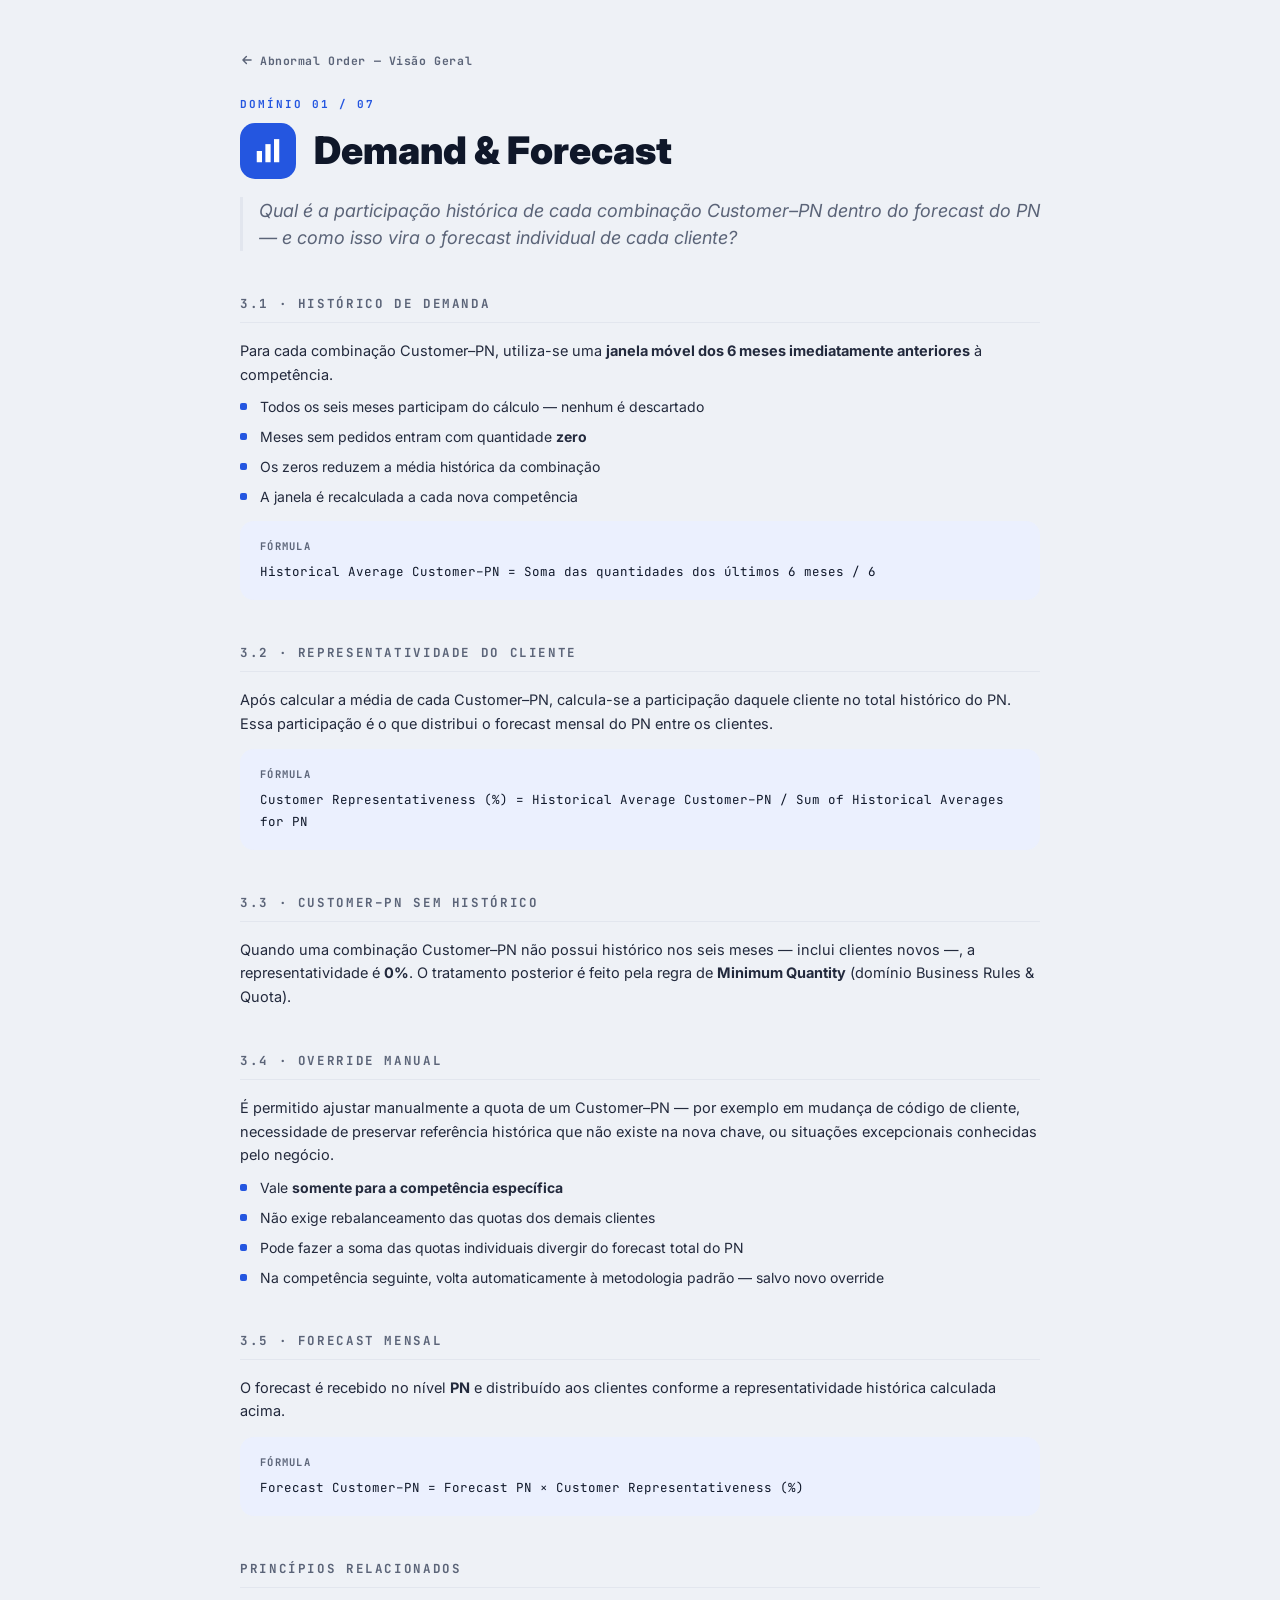
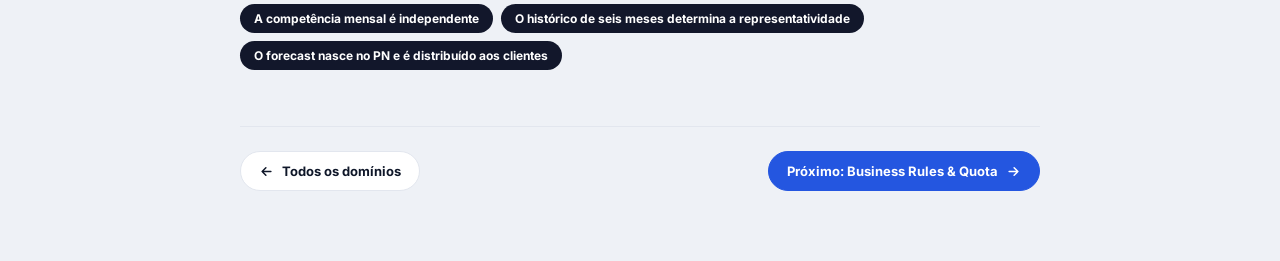
==== pages/01-demand-forecast.html @ 2d005d0f "Add poster site: index, detail pages 01-02, css, templates, business docs Co-Authored-By: Claude Son" ====
<!DOCTYPE html>
<html lang="pt-BR">
<head>
<meta charset="UTF-8" />
<meta name="viewport" content="width=device-width, initial-scale=1" />
<title>01 · Demand &amp; Forecast — Abnormal Order</title>
<link rel="preconnect" href="https://fonts.googleapis.com">
<link href="https://fonts.googleapis.com/css2?family=Inter:wght@400;500;600;700;800;900&family=JetBrains+Mono:wght@400;500;600;700&display=swap" rel="stylesheet">
<link rel="stylesheet" href="../css/base.css">
<link rel="stylesheet" href="../css/detail.css">
</head>
<body>
<div class="wrap">

  <a class="back-link" href="../index.html"><svg viewBox="0 0 24 24" fill="none" stroke="currentColor" stroke-width="2.4" stroke-linecap="round" stroke-linejoin="round"><path d="M19 12H5M11 6l-6 6 6 6"/></svg>Abnormal Order — Visão Geral</a>

  <div class="dom-eyebrow">Domínio 01 / 07</div>
  <div class="dom-head">
    <div class="dom-badge"><svg viewBox="0 0 24 24" fill="currentColor"><rect x="3" y="12" width="4.2" height="9"/><rect x="9.9" y="6.5" width="4.2" height="14.5"/><rect x="16.8" y="2.5" width="4.2" height="18.5"/></svg></div>
    <h1>Demand &amp; Forecast</h1>
  </div>
  <div class="dom-question">Qual é a participação histórica de cada combinação Customer–PN dentro do forecast do PN — e como isso vira o forecast individual de cada cliente?</div>

  <div class="sec">
    <h2>3.1 · Histórico de Demanda</h2>
    <p>Para cada combinação Customer–PN, utiliza-se uma <b>janela móvel dos 6 meses imediatamente anteriores</b> à competência.</p>
    <ul>
      <li>Todos os seis meses participam do cálculo — nenhum é descartado</li>
      <li>Meses sem pedidos entram com quantidade <b>zero</b></li>
      <li>Os zeros reduzem a média histórica da combinação</li>
      <li>A janela é recalculada a cada nova competência</li>
    </ul>
    <div class="box">
      <div class="lbl">Fórmula</div>
      <code>Historical Average Customer–PN = Soma das quantidades dos últimos 6 meses / 6</code>
    </div>
  </div>

  <div class="sec">
    <h2>3.2 · Representatividade do Cliente</h2>
    <p>Após calcular a média de cada Customer–PN, calcula-se a participação daquele cliente no total histórico do PN. Essa participação é o que distribui o forecast mensal do PN entre os clientes.</p>
    <div class="box">
      <div class="lbl">Fórmula</div>
      <code>Customer Representativeness (%) = Historical Average Customer–PN / Sum of Historical Averages for PN</code>
    </div>
  </div>

  <div class="sec">
    <h2>3.3 · Customer–PN sem histórico</h2>
    <p>Quando uma combinação Customer–PN não possui histórico nos seis meses — inclui clientes novos —, a representatividade é <b>0%</b>. O tratamento posterior é feito pela regra de <b>Minimum Quantity</b> (domínio Business Rules &amp; Quota).</p>
  </div>

  <div class="sec">
    <h2>3.4 · Override manual</h2>
    <p>É permitido ajustar manualmente a quota de um Customer–PN — por exemplo em mudança de código de cliente, necessidade de preservar referência histórica que não existe na nova chave, ou situações excepcionais conhecidas pelo negócio.</p>
    <ul>
      <li>Vale <b>somente para a competência específica</b></li>
      <li>Não exige rebalanceamento das quotas dos demais clientes</li>
      <li>Pode fazer a soma das quotas individuais divergir do forecast total do PN</li>
      <li>Na competência seguinte, volta automaticamente à metodologia padrão — salvo novo override</li>
    </ul>
  </div>

  <div class="sec">
    <h2>3.5 · Forecast mensal</h2>
    <p>O forecast é recebido no nível <b>PN</b> e distribuído aos clientes conforme a representatividade histórica calculada acima.</p>
    <div class="box">
      <div class="lbl">Fórmula</div>
      <code>Forecast Customer–PN = Forecast PN × Customer Representativeness (%)</code>
    </div>
  </div>

  <div class="sec">
    <h2>Princípios relacionados</h2>
    <div class="principle-row">
      <div class="principle-chip">A competência mensal é independente</div>
      <div class="principle-chip">O histórico de seis meses determina a representatividade</div>
      <div class="principle-chip">O forecast nasce no PN e é distribuído aos clientes</div>
    </div>
  </div>

  <div class="nav-footer">
    <a class="nav-btn" href="../index.html"><svg viewBox="0 0 24 24" fill="none" stroke="currentColor" stroke-width="2.4" stroke-linecap="round" stroke-linejoin="round"><path d="M19 12H5M11 6l-6 6 6 6"/></svg>Todos os domínios</a>
    <a class="nav-btn next" href="02-business-rules-quota.html">Próximo: Business Rules &amp; Quota<svg viewBox="0 0 24 24" fill="none" stroke="currentColor" stroke-width="2.4" stroke-linecap="round" stroke-linejoin="round"><path d="M5 12h14M13 6l6 6-6 6"/></svg></a>
  </div>

</div>
</body>
</html>
---- css/base.css ----
:root{
  --bg:#EEF1F6;
  --surface:#FFFFFF;
  --ink:#0F1729;
  --muted:#5B6478;
  --line:#E2E6EE;
  --ink-panel:#12172B;
}
*{box-sizing:border-box; margin:0; padding:0;}
html{ -webkit-text-size-adjust:100%; }
body{background:var(--bg); font-family:'Inter',sans-serif; color:var(--ink);}
.mono{font-family:'JetBrains Mono',monospace;}
img,svg{display:block; max-width:100%;}
---- css/detail.css ----
:root{
  --accent:#2456E0; --accent-tint:#EBF0FE;
}
code{font-family:'JetBrains Mono',monospace; font-size:12.5px;}

.wrap{ max-width:880px; margin:0 auto; padding: clamp(24px,4vw,52px) clamp(16px,4vw,40px) 70px; }

.back-link{
  display:inline-flex; align-items:center; gap:6px; font-family:'JetBrains Mono',monospace;
  font-size:11.5px; font-weight:700; letter-spacing:.05em; color:var(--muted); text-decoration:none;
}
.back-link:hover{ color:var(--ink); }
.back-link svg{ width:14px; height:14px; }

.dom-eyebrow{
  margin-top:26px; font-family:'JetBrains Mono',monospace; font-size:11px; font-weight:700;
  letter-spacing:.18em; text-transform:uppercase; color:var(--accent);
}
.dom-head{ display:flex; align-items:center; gap:18px; margin-top:12px; }
.dom-badge{
  width:56px; height:56px; border-radius:15px; background:var(--accent); color:#fff; flex:none;
  display:flex; align-items:center; justify-content:center;
}
.dom-badge svg{ width:30px; height:30px; }
h1{ font-size: clamp(24px,3.4vw,38px); font-weight:900; line-height:1.15; }
.dom-question{
  margin-top:18px; font-size: clamp(15px,1.6vw,18px); font-style:italic; color:var(--muted);
  border-left:3px solid var(--line); padding-left:16px; line-height:1.5;
}

.sec{ margin-top: clamp(30px,4vw,44px); }
.sec h2{
  font-family:'JetBrains Mono',monospace; font-size:12.5px; font-weight:700; letter-spacing:.13em;
  text-transform:uppercase; color:var(--muted); padding-bottom:10px; border-bottom:1px solid var(--line);
  margin-bottom:16px;
}
.sec h3{ font-size:14.5px; font-weight:800; margin:18px 0 8px; color:var(--ink); }
.sec p{ font-size:14.5px; line-height:1.62; color:#232A3D; margin-bottom:10px; }
.sec ul{ list-style:none; display:flex; flex-direction:column; gap:9px; margin:6px 0 4px; }
.sec ul li{ font-size:14px; line-height:1.5; padding-left:20px; position:relative; color:#232A3D; }
.sec ul li::before{ content:""; position:absolute; left:0; top:7px; width:7px; height:7px; border-radius:2px; background:var(--accent); }

.box{ border-radius:14px; padding:18px 20px; background:var(--accent-tint); margin:14px 0; }
.box .lbl{ font-family:'JetBrains Mono',monospace; font-size:10.5px; font-weight:700; letter-spacing:.12em; text-transform:uppercase; color:var(--muted); margin-bottom:8px; }
.box code{ display:block; line-height:1.7; }

.ex-row{ display:flex; flex-wrap:wrap; gap:12px; }
.ex{ flex:1 1 200px; background:#fff; border:1px solid var(--line); border-radius:12px; padding:14px 16px; }
.ex .ex-lbl{ font-family:'JetBrains Mono',monospace; font-size:10px; font-weight:700; color:var(--muted); letter-spacing:.08em; text-transform:uppercase; margin-bottom:8px; }
.ex code{ font-size:12.5px; line-height:1.75; }
.ex .ex-res{ margin-top:8px; font-weight:800; font-size:13.5px; color:var(--accent); }

.principle-row{ display:flex; flex-wrap:wrap; gap:8px; margin-top:6px;}
.principle-chip{ font-size:12px; font-weight:700; padding:7px 14px; border-radius:100px; background:var(--ink-panel); color:#fff; }

.nav-footer{
  margin-top: clamp(40px,6vw,56px); padding-top:24px; border-top:1px solid var(--line);
  display:flex; justify-content:space-between; align-items:center; flex-wrap:wrap; gap:12px;
}
.nav-btn{
  display:inline-flex; align-items:center; gap:8px; font-size:13px; font-weight:700; text-decoration:none;
  padding:11px 18px; border-radius:100px; border:1px solid var(--line); background:#fff; color:var(--ink);
  transition:box-shadow .15s ease, transform .15s ease;
}
.nav-btn:hover{ box-shadow:0 8px 18px -8px rgba(16,24,40,.18); transform:translateY(-1px); }
.nav-btn svg{ width:15px; height:15px; }
.nav-btn.next{ background:var(--accent); color:#fff; border-color:var(--accent); }

.sec table{ width:100%; border-collapse:collapse; margin:14px 0; font-size:13.5px; }
.sec table th, .sec table td{ text-align:left; padding:10px 14px; border:1px solid var(--line); }
.sec table th{ background:var(--accent-tint); font-weight:800; }
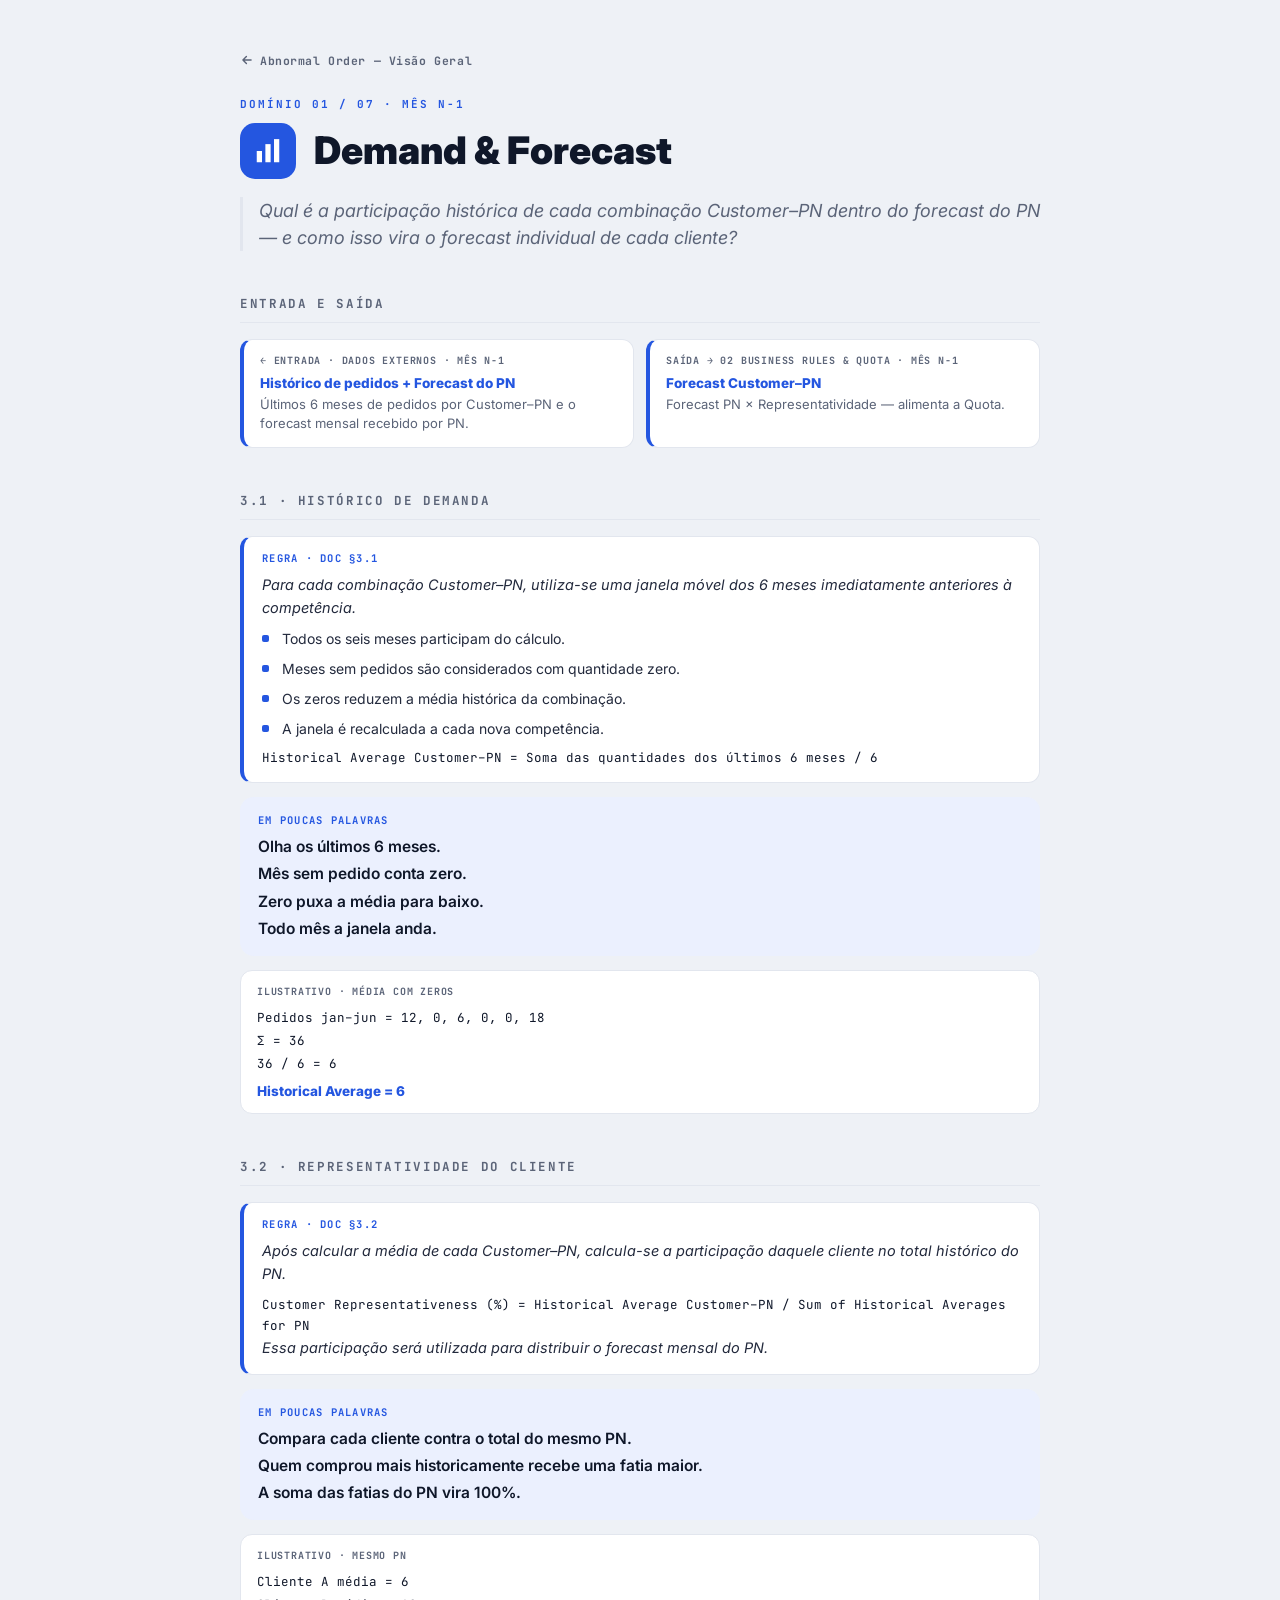
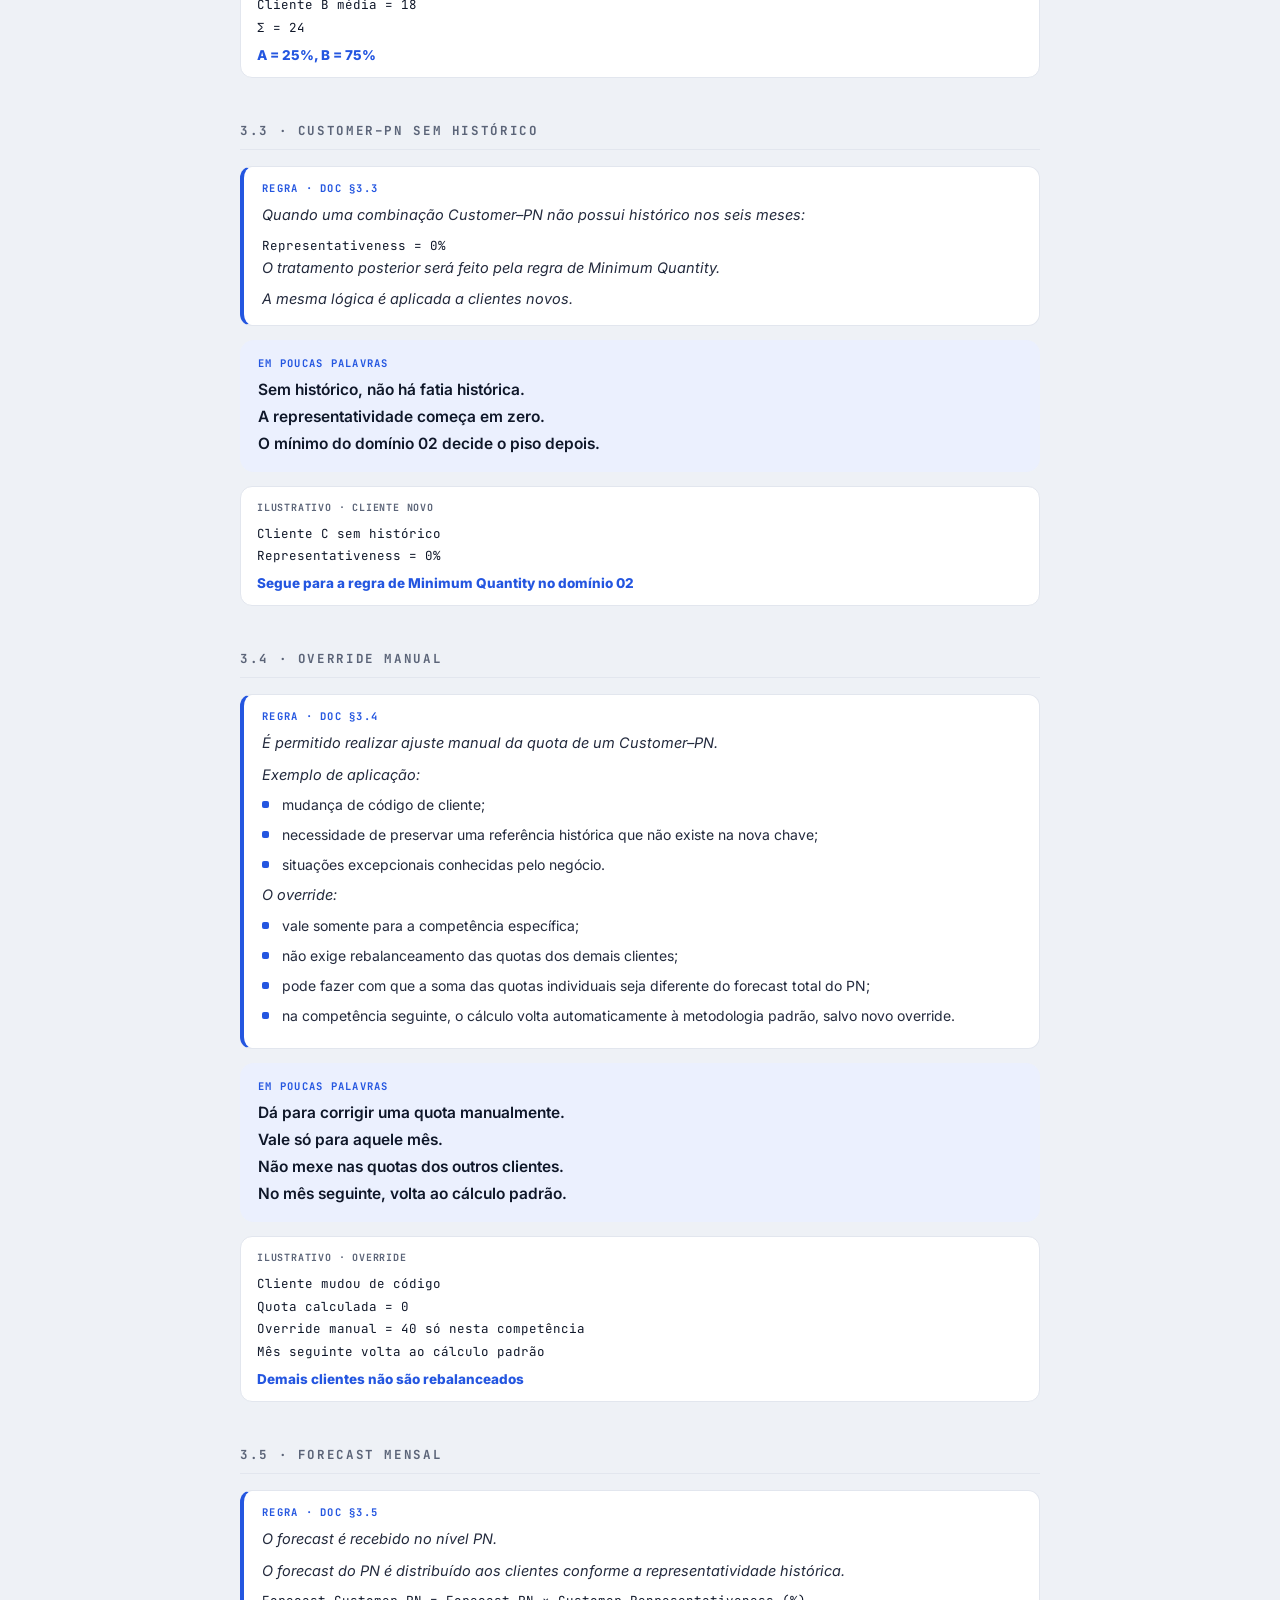
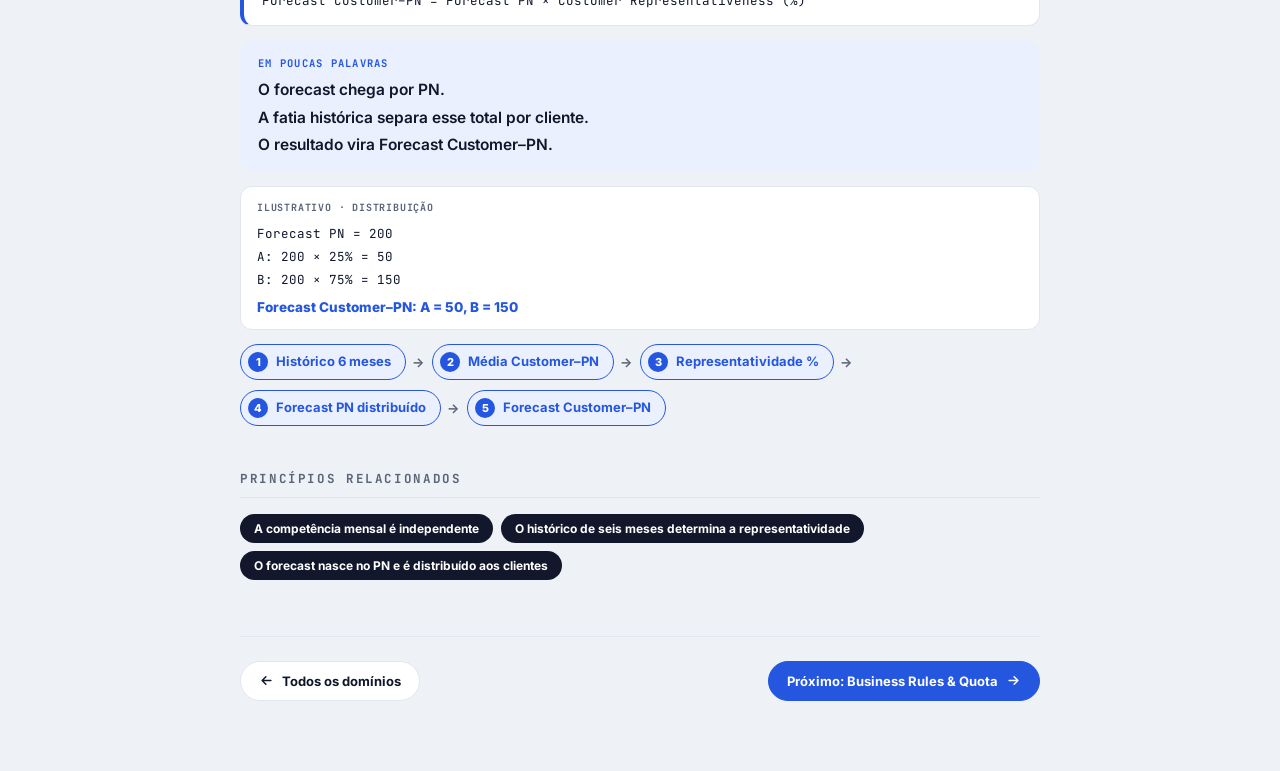
==== commit dbda071f: "Make page 01 didactic: input/output, doc rule quotes, plain-language notes Co-Authored-By: Claude Op" ====
--- a/pages/01-demand-forecast.html
+++ b/pages/01-demand-forecast.html
@@ -14,7 +14,7 @@
 
   <a class="back-link" href="../index.html"><svg viewBox="0 0 24 24" fill="none" stroke="currentColor" stroke-width="2.4" stroke-linecap="round" stroke-linejoin="round"><path d="M19 12H5M11 6l-6 6 6 6"/></svg>Abnormal Order — Visão Geral</a>
 
-  <div class="dom-eyebrow">Domínio 01 / 07</div>
+  <div class="dom-eyebrow">Domínio 01 / 07 · Mês N-1</div>
   <div class="dom-head">
     <div class="dom-badge"><svg viewBox="0 0 24 24" fill="currentColor"><rect x="3" y="12" width="4.2" height="9"/><rect x="9.9" y="6.5" width="4.2" height="14.5"/><rect x="16.8" y="2.5" width="4.2" height="18.5"/></svg></div>
     <h1>Demand &amp; Forecast</h1>
@@ -22,52 +22,160 @@
   <div class="dom-question">Qual é a participação histórica de cada combinação Customer–PN dentro do forecast do PN — e como isso vira o forecast individual de cada cliente?</div>
 
   <div class="sec">
+    <h2>Entrada e saída</h2>
+    <div class="ex-row io">
+      <div class="ex">
+        <div class="ex-lbl">← Entrada · Dados externos · Mês N-1</div>
+        <div class="ex-res">Histórico de pedidos + Forecast do PN</div>
+        <div class="io-note">Últimos 6 meses de pedidos por Customer–PN e o forecast mensal recebido por PN.</div>
+      </div>
+      <div class="ex">
+        <div class="ex-lbl">Saída → 02 Business Rules &amp; Quota · Mês N-1</div>
+        <div class="ex-res">Forecast Customer–PN</div>
+        <div class="io-note">Forecast PN × Representatividade — alimenta a Quota.</div>
+      </div>
+    </div>
+  </div>
+
+  <div class="sec">
     <h2>3.1 · Histórico de Demanda</h2>
-    <p>Para cada combinação Customer–PN, utiliza-se uma <b>janela móvel dos 6 meses imediatamente anteriores</b> à competência.</p>
-    <ul>
-      <li>Todos os seis meses participam do cálculo — nenhum é descartado</li>
-      <li>Meses sem pedidos entram com quantidade <b>zero</b></li>
-      <li>Os zeros reduzem a média histórica da combinação</li>
-      <li>A janela é recalculada a cada nova competência</li>
-    </ul>
-    <div class="box">
-      <div class="lbl">Fórmula</div>
+    <blockquote class="rule">
+      <div class="lbl">Regra · doc §3.1</div>
+      <p>Para cada combinação Customer–PN, utiliza-se uma janela móvel dos 6 meses imediatamente anteriores à competência.</p>
+      <ul>
+        <li>Todos os seis meses participam do cálculo.</li>
+        <li>Meses sem pedidos são considerados com quantidade zero.</li>
+        <li>Os zeros reduzem a média histórica da combinação.</li>
+        <li>A janela é recalculada a cada nova competência.</li>
+      </ul>
       <code>Historical Average Customer–PN = Soma das quantidades dos últimos 6 meses / 6</code>
+    </blockquote>
+    <div class="plain">
+      <div class="lbl">Em poucas palavras</div>
+      <p>Olha os últimos 6 meses.</p>
+      <p>Mês sem pedido conta zero.</p>
+      <p>Zero puxa a média para baixo.</p>
+      <p>Todo mês a janela anda.</p>
+    </div>
+    <div class="ex-row">
+      <div class="ex">
+        <div class="ex-lbl">Ilustrativo · média com zeros</div>
+        <code>Pedidos jan–jun = 12, 0, 6, 0, 0, 18<br/>Σ = 36<br/>36 / 6 = 6</code>
+        <div class="ex-res">Historical Average = 6</div>
+      </div>
     </div>
   </div>
 
   <div class="sec">
     <h2>3.2 · Representatividade do Cliente</h2>
-    <p>Após calcular a média de cada Customer–PN, calcula-se a participação daquele cliente no total histórico do PN. Essa participação é o que distribui o forecast mensal do PN entre os clientes.</p>
-    <div class="box">
-      <div class="lbl">Fórmula</div>
+    <blockquote class="rule">
+      <div class="lbl">Regra · doc §3.2</div>
+      <p>Após calcular a média de cada Customer–PN, calcula-se a participação daquele cliente no total histórico do PN.</p>
       <code>Customer Representativeness (%) = Historical Average Customer–PN / Sum of Historical Averages for PN</code>
+      <p>Essa participação será utilizada para distribuir o forecast mensal do PN.</p>
+    </blockquote>
+    <div class="plain">
+      <div class="lbl">Em poucas palavras</div>
+      <p>Compara cada cliente contra o total do mesmo PN.</p>
+      <p>Quem comprou mais historicamente recebe uma fatia maior.</p>
+      <p>A soma das fatias do PN vira 100%.</p>
+    </div>
+    <div class="ex-row">
+      <div class="ex">
+        <div class="ex-lbl">Ilustrativo · mesmo PN</div>
+        <code>Cliente A média = 6<br/>Cliente B média = 18<br/>Σ = 24</code>
+        <div class="ex-res">A = 25%, B = 75%</div>
+      </div>
     </div>
   </div>
 
   <div class="sec">
     <h2>3.3 · Customer–PN sem histórico</h2>
-    <p>Quando uma combinação Customer–PN não possui histórico nos seis meses — inclui clientes novos —, a representatividade é <b>0%</b>. O tratamento posterior é feito pela regra de <b>Minimum Quantity</b> (domínio Business Rules &amp; Quota).</p>
+    <blockquote class="rule">
+      <div class="lbl">Regra · doc §3.3</div>
+      <p>Quando uma combinação Customer–PN não possui histórico nos seis meses:</p>
+      <code>Representativeness = 0%</code>
+      <p>O tratamento posterior será feito pela regra de Minimum Quantity.</p>
+      <p>A mesma lógica é aplicada a clientes novos.</p>
+    </blockquote>
+    <div class="plain">
+      <div class="lbl">Em poucas palavras</div>
+      <p>Sem histórico, não há fatia histórica.</p>
+      <p>A representatividade começa em zero.</p>
+      <p>O mínimo do domínio 02 decide o piso depois.</p>
+    </div>
+    <div class="ex-row">
+      <div class="ex">
+        <div class="ex-lbl">Ilustrativo · cliente novo</div>
+        <code>Cliente C sem histórico<br/>Representativeness = 0%</code>
+        <div class="ex-res">Segue para a regra de Minimum Quantity no domínio 02</div>
+      </div>
+    </div>
   </div>
 
   <div class="sec">
     <h2>3.4 · Override manual</h2>
-    <p>É permitido ajustar manualmente a quota de um Customer–PN — por exemplo em mudança de código de cliente, necessidade de preservar referência histórica que não existe na nova chave, ou situações excepcionais conhecidas pelo negócio.</p>
-    <ul>
-      <li>Vale <b>somente para a competência específica</b></li>
-      <li>Não exige rebalanceamento das quotas dos demais clientes</li>
-      <li>Pode fazer a soma das quotas individuais divergir do forecast total do PN</li>
-      <li>Na competência seguinte, volta automaticamente à metodologia padrão — salvo novo override</li>
-    </ul>
+    <blockquote class="rule">
+      <div class="lbl">Regra · doc §3.4</div>
+      <p>É permitido realizar ajuste manual da quota de um Customer–PN.</p>
+      <p>Exemplo de aplicação:</p>
+      <ul>
+        <li>mudança de código de cliente;</li>
+        <li>necessidade de preservar uma referência histórica que não existe na nova chave;</li>
+        <li>situações excepcionais conhecidas pelo negócio.</li>
+      </ul>
+      <p>O override:</p>
+      <ul>
+        <li>vale somente para a competência específica;</li>
+        <li>não exige rebalanceamento das quotas dos demais clientes;</li>
+        <li>pode fazer com que a soma das quotas individuais seja diferente do forecast total do PN;</li>
+        <li>na competência seguinte, o cálculo volta automaticamente à metodologia padrão, salvo novo override.</li>
+      </ul>
+    </blockquote>
+    <div class="plain">
+      <div class="lbl">Em poucas palavras</div>
+      <p>Dá para corrigir uma quota manualmente.</p>
+      <p>Vale só para aquele mês.</p>
+      <p>Não mexe nas quotas dos outros clientes.</p>
+      <p>No mês seguinte, volta ao cálculo padrão.</p>
+    </div>
+    <div class="ex-row">
+      <div class="ex">
+        <div class="ex-lbl">Ilustrativo · override</div>
+        <code>Cliente mudou de código<br/>Quota calculada = 0<br/>Override manual = 40 só nesta competência<br/>Mês seguinte volta ao cálculo padrão</code>
+        <div class="ex-res">Demais clientes não são rebalanceados</div>
+      </div>
+    </div>
   </div>
 
   <div class="sec">
     <h2>3.5 · Forecast mensal</h2>
-    <p>O forecast é recebido no nível <b>PN</b> e distribuído aos clientes conforme a representatividade histórica calculada acima.</p>
-    <div class="box">
-      <div class="lbl">Fórmula</div>
+    <blockquote class="rule">
+      <div class="lbl">Regra · doc §3.5</div>
+      <p>O forecast é recebido no nível PN.</p>
+      <p>O forecast do PN é distribuído aos clientes conforme a representatividade histórica.</p>
       <code>Forecast Customer–PN = Forecast PN × Customer Representativeness (%)</code>
+    </blockquote>
+    <div class="plain">
+      <div class="lbl">Em poucas palavras</div>
+      <p>O forecast chega por PN.</p>
+      <p>A fatia histórica separa esse total por cliente.</p>
+      <p>O resultado vira Forecast Customer–PN.</p>
     </div>
+    <div class="ex-row">
+      <div class="ex">
+        <div class="ex-lbl">Ilustrativo · distribuição</div>
+        <code>Forecast PN = 200<br/>A: 200 × 25% = 50<br/>B: 200 × 75% = 150</code>
+        <div class="ex-res">Forecast Customer–PN: A = 50, B = 150</div>
+      </div>
+    </div>
+    <ol class="flow-steps">
+      <li><span class="fs-num">1</span>Histórico 6 meses</li>
+      <li><span class="fs-num">2</span>Média Customer–PN</li>
+      <li><span class="fs-num">3</span>Representatividade %</li>
+      <li><span class="fs-num">4</span>Forecast PN distribuído</li>
+      <li><span class="fs-num">5</span>Forecast Customer–PN</li>
+    </ol>
   </div>
 
   <div class="sec">
--- a/css/detail.css
+++ b/css/detail.css
@@ -66,6 +66,54 @@
 .nav-btn svg{ width:15px; height:15px; }
 .nav-btn.next{ background:var(--accent); color:#fff; border-color:var(--accent); }
 
+.mech-grid{ display:flex; flex-wrap:wrap; gap:12px; margin:14px 0; }
+.mech{ flex:1 1 180px; background:#fff; border:1px solid var(--line); border-radius:12px; padding:14px 16px; }
+.mech-badge{
+  display:inline-flex; align-items:center; gap:6px; font-family:'JetBrains Mono',monospace; font-size:10.5px;
+  font-weight:800; letter-spacing:.07em; text-transform:uppercase; color:var(--accent); margin-bottom:8px;
+}
+.mech-num{
+  width:18px; height:18px; border-radius:50%; background:var(--accent); color:#fff;
+  display:inline-flex; align-items:center; justify-content:center; font-size:10px; font-weight:800; flex:none;
+}
+.mech-anytime{ border:1px dashed var(--accent); background:var(--accent-tint); }
+.mech-anytime .mech-num{ background:transparent; color:var(--accent); font-size:12px; }
+.mech-title{ font-size:14px; font-weight:800; line-height:1.3; }
+
+.io .ex{ border-left:4px solid var(--accent); }
+.io .ex-res{ margin-top:0; }
+.io-note{ font-size:13px; line-height:1.45; color:var(--muted); margin-top:4px; }
+
+.rule{ margin:0 0 14px; padding:14px 18px; background:#fff; border:1px solid var(--line); border-left:4px solid var(--accent); border-radius:12px; }
+.rule .lbl, .plain .lbl{
+  font-family:'JetBrains Mono',monospace; font-size:10.5px; font-weight:700; letter-spacing:.12em;
+  text-transform:uppercase; color:var(--accent); margin-bottom:8px;
+}
+.sec .rule p{ font-style:italic; margin-bottom:8px; }
+.sec .rule ul{ margin-bottom:8px; }
+.rule code{ display:block; margin-top:8px; line-height:1.7; }
+
+.plain{ margin:14px 0; padding:16px 18px; border-radius:14px; background:var(--accent-tint); }
+.sec .plain p{ font-size:15.5px; font-weight:600; line-height:1.5; color:var(--ink); margin-bottom:4px; }
+.sec .rule p:last-child, .sec .plain p:last-child{ margin-bottom:0; }
+
+.flow-steps{ list-style:none; display:flex; flex-wrap:wrap; align-items:center; gap:10px 26px; margin:14px 0; }
+.flow-steps li{
+  position:relative; display:flex; align-items:center; gap:8px; max-width:100%;
+  font-size:13px; font-weight:700; line-height:1.3; color:var(--accent);
+  background:var(--accent-tint); border:1px solid var(--accent); border-radius:100px; padding:7px 14px 7px 7px;
+}
+.flow-steps li:not(:last-child)::after{
+  content:"→"; position:absolute; left:100%; top:50%; transform:translateY(-50%);
+  width:26px; text-align:center; color:var(--muted);
+}
+.fs-num{ width:20px; height:20px; border-radius:50%; background:var(--accent); color:#fff; display:flex; align-items:center; justify-content:center; font-size:11px; font-weight:800; flex:none; }
+@media (max-width:640px){
+  .flow-steps{ flex-direction:column; align-items:flex-start; gap:22px; }
+  .flow-steps li:not(:last-child)::after{ content:"↓"; left:18px; top:100%; transform:none; width:auto; line-height:22px; }
+}
+
 .sec table{ width:100%; border-collapse:collapse; margin:14px 0; font-size:13.5px; }
 .sec table th, .sec table td{ text-align:left; padding:10px 14px; border:1px solid var(--line); }
 .sec table th{ background:var(--accent-tint); font-weight:800; }
+@media (max-width:480px){ .sec table th, .sec table td{ padding:8px; } }
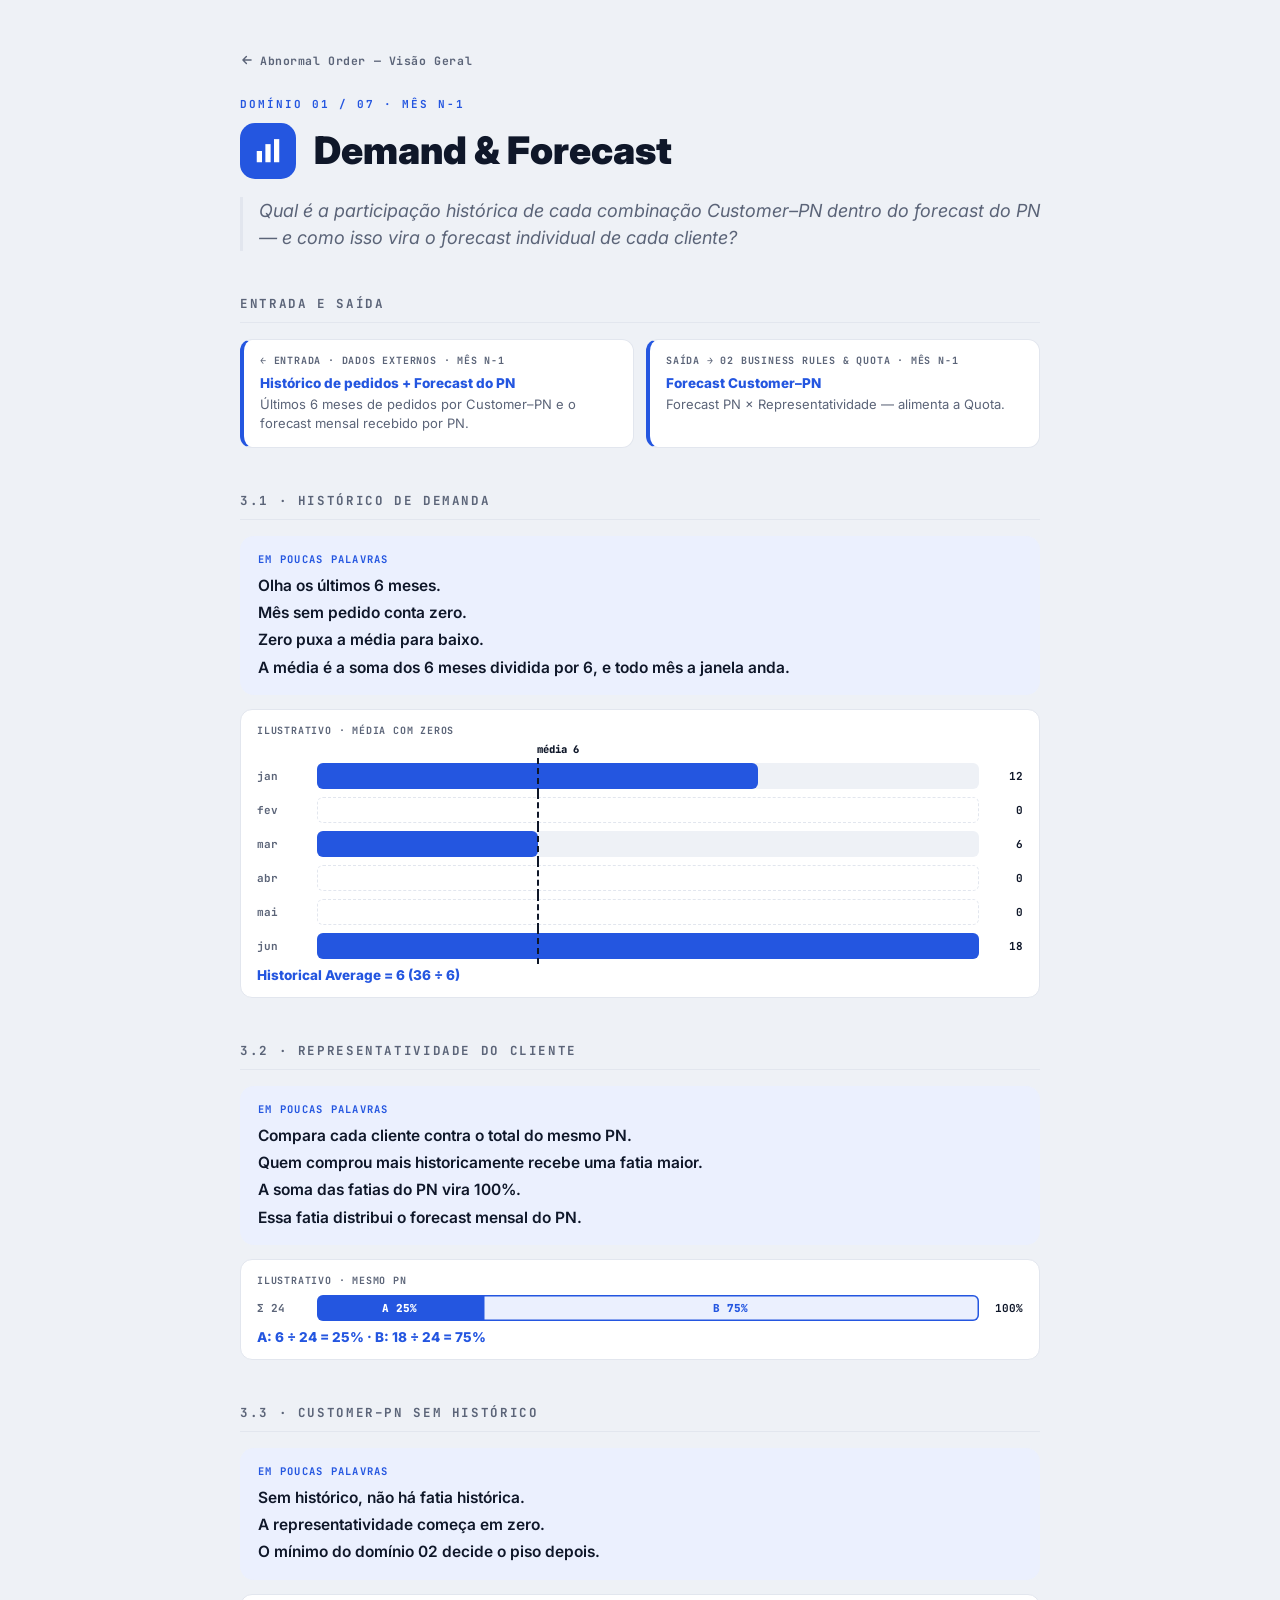
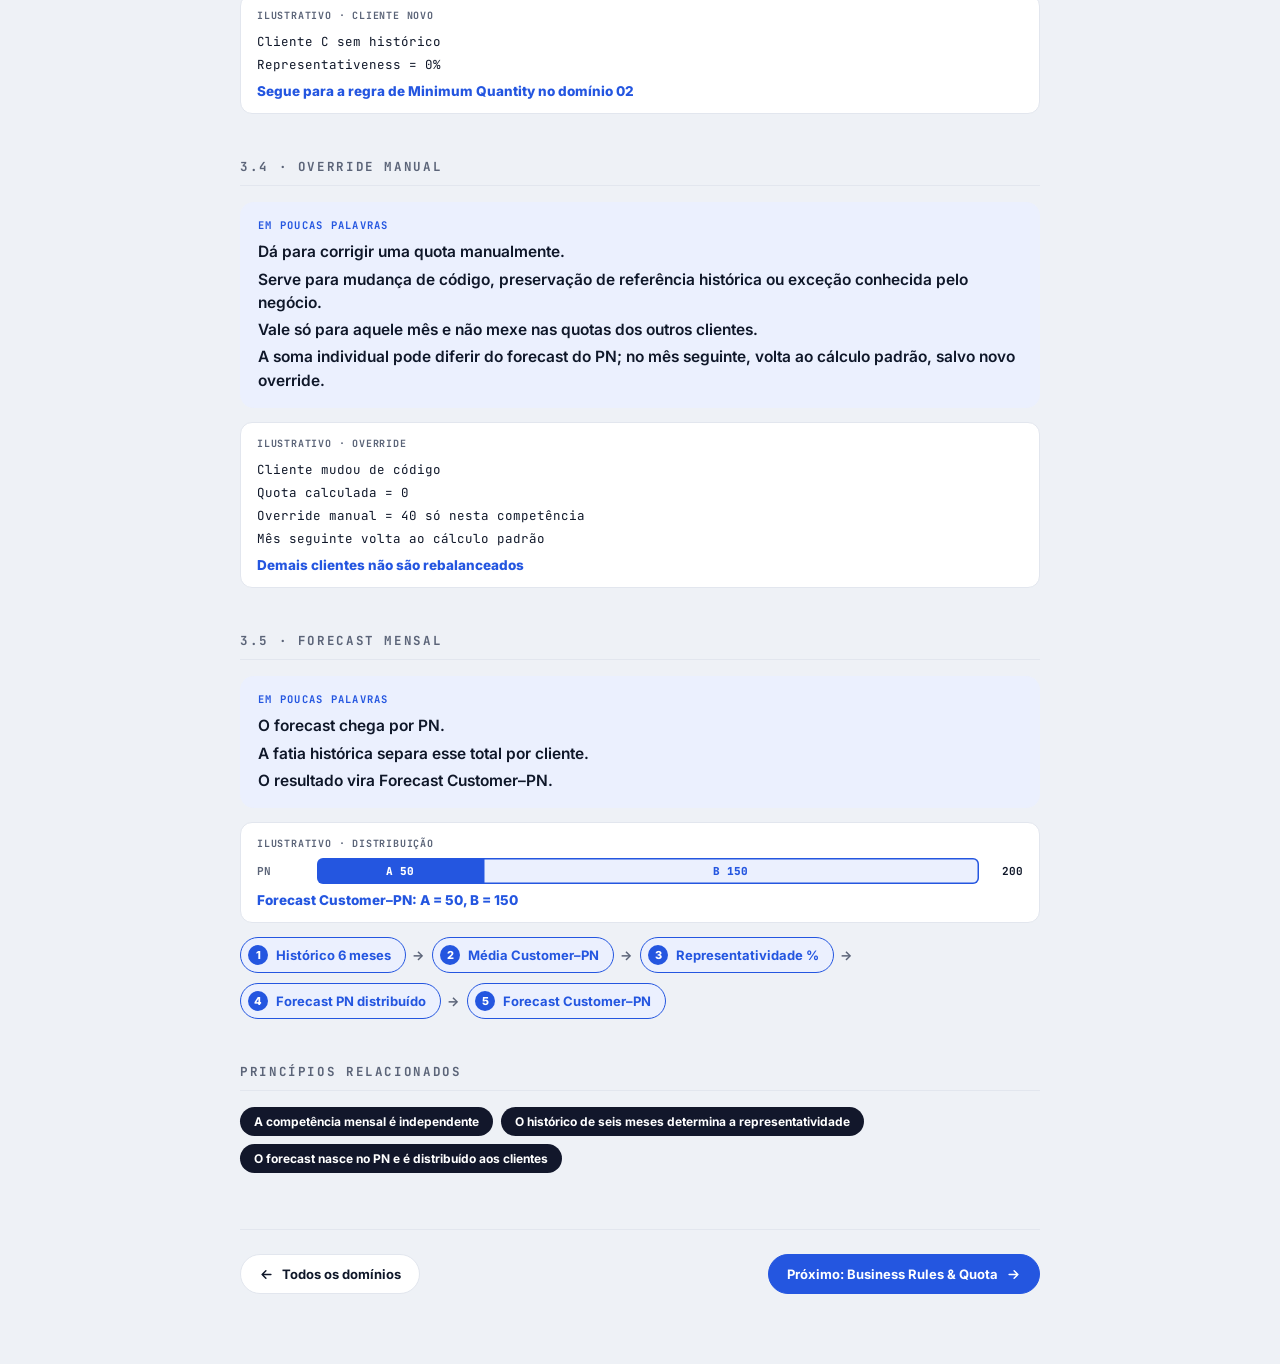
==== commit 0d51ea3d: "Page 01: drop doc citations, add bar visuals and section anchors Adds reusable visual components (ba" ====
--- a/pages/01-demand-forecast.html
+++ b/pages/01-demand-forecast.html
@@ -21,7 +21,7 @@
   </div>
   <div class="dom-question">Qual é a participação histórica de cada combinação Customer–PN dentro do forecast do PN — e como isso vira o forecast individual de cada cliente?</div>
 
-  <div class="sec">
+  <div class="sec" id="entrada-saida">
     <h2>Entrada e saída</h2>
     <div class="ex-row io">
       <div class="ex">
@@ -37,67 +37,58 @@
     </div>
   </div>
 
-  <div class="sec">
+  <div class="sec" id="s3-1">
     <h2>3.1 · Histórico de Demanda</h2>
-    <blockquote class="rule">
-      <div class="lbl">Regra · doc §3.1</div>
-      <p>Para cada combinação Customer–PN, utiliza-se uma janela móvel dos 6 meses imediatamente anteriores à competência.</p>
-      <ul>
-        <li>Todos os seis meses participam do cálculo.</li>
-        <li>Meses sem pedidos são considerados com quantidade zero.</li>
-        <li>Os zeros reduzem a média histórica da combinação.</li>
-        <li>A janela é recalculada a cada nova competência.</li>
-      </ul>
-      <code>Historical Average Customer–PN = Soma das quantidades dos últimos 6 meses / 6</code>
-    </blockquote>
     <div class="plain">
       <div class="lbl">Em poucas palavras</div>
       <p>Olha os últimos 6 meses.</p>
       <p>Mês sem pedido conta zero.</p>
       <p>Zero puxa a média para baixo.</p>
-      <p>Todo mês a janela anda.</p>
+      <p>A média é a soma dos 6 meses dividida por 6, e todo mês a janela anda.</p>
     </div>
     <div class="ex-row">
       <div class="ex">
         <div class="ex-lbl">Ilustrativo · média com zeros</div>
-        <code>Pedidos jan–jun = 12, 0, 6, 0, 0, 18<br/>Σ = 36<br/>36 / 6 = 6</code>
-        <div class="ex-res">Historical Average = 6</div>
+        <div class="bars" role="img" aria-label="Pedidos de jan a jun: 12, 0, 6, 0, 0, 18. Média 6.">
+          <div class="bar-row"><span>jan</span><div class="bar"><span class="seg" style="--w:66.67%"></span><i class="marker" style="--x:33.33%"><span>média 6</span></i></div><span>12</span></div>
+          <div class="bar-row"><span>fev</span><div class="bar is-empty"><i class="marker" style="--x:33.33%"></i></div><span>0</span></div>
+          <div class="bar-row"><span>mar</span><div class="bar"><span class="seg" style="--w:33.33%"></span><i class="marker" style="--x:33.33%"></i></div><span>6</span></div>
+          <div class="bar-row"><span>abr</span><div class="bar is-empty"><i class="marker" style="--x:33.33%"></i></div><span>0</span></div>
+          <div class="bar-row"><span>mai</span><div class="bar is-empty"><i class="marker" style="--x:33.33%"></i></div><span>0</span></div>
+          <div class="bar-row"><span>jun</span><div class="bar"><span class="seg" style="--w:100%"></span><i class="marker" style="--x:33.33%"></i></div><span>18</span></div>
+        </div>
+        <div class="ex-res">Historical Average = 6 (36 ÷ 6)</div>
       </div>
     </div>
   </div>
 
-  <div class="sec">
+  <div class="sec" id="s3-2">
     <h2>3.2 · Representatividade do Cliente</h2>
-    <blockquote class="rule">
-      <div class="lbl">Regra · doc §3.2</div>
-      <p>Após calcular a média de cada Customer–PN, calcula-se a participação daquele cliente no total histórico do PN.</p>
-      <code>Customer Representativeness (%) = Historical Average Customer–PN / Sum of Historical Averages for PN</code>
-      <p>Essa participação será utilizada para distribuir o forecast mensal do PN.</p>
-    </blockquote>
     <div class="plain">
       <div class="lbl">Em poucas palavras</div>
       <p>Compara cada cliente contra o total do mesmo PN.</p>
       <p>Quem comprou mais historicamente recebe uma fatia maior.</p>
       <p>A soma das fatias do PN vira 100%.</p>
+      <p>Essa fatia distribui o forecast mensal do PN.</p>
     </div>
     <div class="ex-row">
       <div class="ex">
         <div class="ex-lbl">Ilustrativo · mesmo PN</div>
-        <code>Cliente A média = 6<br/>Cliente B média = 18<br/>Σ = 24</code>
-        <div class="ex-res">A = 25%, B = 75%</div>
+        <div class="bar-row">
+          <span>Σ 24</span>
+          <div class="bar" role="img" aria-label="Cliente A 6 de 24 = 25%. Cliente B 18 de 24 = 75%.">
+            <span class="seg" style="--w:25%">A 25%</span>
+            <span class="seg is-soft" style="--w:75%">B 75%</span>
+          </div>
+          <span>100%</span>
+        </div>
+        <div class="ex-res">A: 6 ÷ 24 = 25% · B: 18 ÷ 24 = 75%</div>
       </div>
     </div>
   </div>
 
-  <div class="sec">
+  <div class="sec" id="s3-3">
     <h2>3.3 · Customer–PN sem histórico</h2>
-    <blockquote class="rule">
-      <div class="lbl">Regra · doc §3.3</div>
-      <p>Quando uma combinação Customer–PN não possui histórico nos seis meses:</p>
-      <code>Representativeness = 0%</code>
-      <p>O tratamento posterior será feito pela regra de Minimum Quantity.</p>
-      <p>A mesma lógica é aplicada a clientes novos.</p>
-    </blockquote>
     <div class="plain">
       <div class="lbl">Em poucas palavras</div>
       <p>Sem histórico, não há fatia histórica.</p>
@@ -113,31 +104,14 @@
     </div>
   </div>
 
-  <div class="sec">
+  <div class="sec" id="s3-4">
     <h2>3.4 · Override manual</h2>
-    <blockquote class="rule">
-      <div class="lbl">Regra · doc §3.4</div>
-      <p>É permitido realizar ajuste manual da quota de um Customer–PN.</p>
-      <p>Exemplo de aplicação:</p>
-      <ul>
-        <li>mudança de código de cliente;</li>
-        <li>necessidade de preservar uma referência histórica que não existe na nova chave;</li>
-        <li>situações excepcionais conhecidas pelo negócio.</li>
-      </ul>
-      <p>O override:</p>
-      <ul>
-        <li>vale somente para a competência específica;</li>
-        <li>não exige rebalanceamento das quotas dos demais clientes;</li>
-        <li>pode fazer com que a soma das quotas individuais seja diferente do forecast total do PN;</li>
-        <li>na competência seguinte, o cálculo volta automaticamente à metodologia padrão, salvo novo override.</li>
-      </ul>
-    </blockquote>
     <div class="plain">
       <div class="lbl">Em poucas palavras</div>
       <p>Dá para corrigir uma quota manualmente.</p>
-      <p>Vale só para aquele mês.</p>
-      <p>Não mexe nas quotas dos outros clientes.</p>
-      <p>No mês seguinte, volta ao cálculo padrão.</p>
+      <p>Serve para mudança de código, preservação de referência histórica ou exceção conhecida pelo negócio.</p>
+      <p>Vale só para aquele mês e não mexe nas quotas dos outros clientes.</p>
+      <p>A soma individual pode diferir do forecast do PN; no mês seguinte, volta ao cálculo padrão, salvo novo override.</p>
     </div>
     <div class="ex-row">
       <div class="ex">
@@ -148,14 +122,8 @@
     </div>
   </div>
 
-  <div class="sec">
+  <div class="sec" id="s3-5">
     <h2>3.5 · Forecast mensal</h2>
-    <blockquote class="rule">
-      <div class="lbl">Regra · doc §3.5</div>
-      <p>O forecast é recebido no nível PN.</p>
-      <p>O forecast do PN é distribuído aos clientes conforme a representatividade histórica.</p>
-      <code>Forecast Customer–PN = Forecast PN × Customer Representativeness (%)</code>
-    </blockquote>
     <div class="plain">
       <div class="lbl">Em poucas palavras</div>
       <p>O forecast chega por PN.</p>
@@ -165,7 +133,14 @@
     <div class="ex-row">
       <div class="ex">
         <div class="ex-lbl">Ilustrativo · distribuição</div>
-        <code>Forecast PN = 200<br/>A: 200 × 25% = 50<br/>B: 200 × 75% = 150</code>
+        <div class="bar-row">
+          <span>PN</span>
+          <div class="bar" role="img" aria-label="Forecast PN total 200. Cliente A 50 de 200 = 25%. Cliente B 150 de 200 = 75%.">
+            <span class="seg" style="--w:25%">A 50</span>
+            <span class="seg is-soft" style="--w:75%">B 150</span>
+          </div>
+          <span>200</span>
+        </div>
         <div class="ex-res">Forecast Customer–PN: A = 50, B = 150</div>
       </div>
     </div>
--- a/css/detail.css
+++ b/css/detail.css
@@ -91,7 +91,9 @@
 }
 .sec .rule p{ font-style:italic; margin-bottom:8px; }
 .sec .rule ul{ margin-bottom:8px; }
-.rule code{ display:block; margin-top:8px; line-height:1.7; }
+.rule ol{ margin:6px 0 8px 22px; font-size:14px; line-height:1.6; color:#232A3D; }
+.rule code{ display:block; margin:8px 0; line-height:1.7; }
+.rule code:last-child{ margin-bottom:0; }
 
 .plain{ margin:14px 0; padding:16px 18px; border-radius:14px; background:var(--accent-tint); }
 .sec .plain p{ font-size:15.5px; font-weight:600; line-height:1.5; color:var(--ink); margin-bottom:4px; }
@@ -107,12 +109,63 @@
   content:"→"; position:absolute; left:100%; top:50%; transform:translateY(-50%);
   width:26px; text-align:center; color:var(--muted);
 }
-.fs-num{ width:20px; height:20px; border-radius:50%; background:var(--accent); color:#fff; display:flex; align-items:center; justify-content:center; font-size:11px; font-weight:800; flex:none; }
+.fs-num, .fs-ico{ width:20px; height:20px; border-radius:50%; background:var(--accent); color:#fff; display:flex; align-items:center; justify-content:center; font-size:11px; font-weight:800; flex:none; }
+.fs-ico{ width:26px; height:26px; }
+.fs-ico svg{ width:15px; height:15px; }
 @media (max-width:640px){
   .flow-steps{ flex-direction:column; align-items:flex-start; gap:22px; }
   .flow-steps li:not(:last-child)::after{ content:"↓"; left:18px; top:100%; transform:none; width:auto; line-height:22px; }
 }
 
+/* Visuais: .bar (exemplos numéricos), .queue (fila), .audit (registro) */
+.bars{ display:flex; flex-direction:column; gap:8px; }
+.bar-row{ display:grid; grid-template-columns:52px minmax(0,1fr) 36px; align-items:end; gap:8px;
+  font:700 11px/26px 'JetBrains Mono',monospace; color:var(--muted); }
+.bar-row > :last-child{ text-align:right; color:var(--ink); }
+.bar{ position:relative; display:flex; height:26px; border-radius:6px; background:var(--bg); }
+.bar:has(.marker:not(.is-below) span){ margin-top:18px; }
+.bar:has(.marker.is-below span){ margin-bottom:18px; }
+.bar.is-empty{ background:none; border:1.5px dashed var(--line); }
+.seg{ flex:0 0 var(--w); display:flex; align-items:center; justify-content:center; overflow:hidden; white-space:nowrap;
+  font:800 11px 'JetBrains Mono',monospace; color:#fff; background:var(--accent); }
+.seg:first-of-type{ border-radius:6px 0 0 6px; }
+.seg:last-of-type{ border-top-right-radius:6px; border-bottom-right-radius:6px; }
+.is-soft{ background:var(--accent-tint); color:var(--accent); box-shadow:inset 0 0 0 1.5px var(--accent); }
+.is-hatched{ background:repeating-linear-gradient(135deg,var(--accent) 0 3px,var(--accent-tint) 3px 7px);
+  color:var(--ink); text-shadow:0 0 3px #fff,0 0 3px #fff; }
+.marker{ position:absolute; left:var(--x); top:-5px; bottom:-5px; margin-left:-1px; border-left:2px dashed var(--ink); }
+.marker span{ position:absolute; bottom:100%; left:-2px; padding-bottom:2px; white-space:nowrap;
+  font:800 10.5px 'JetBrains Mono',monospace; color:var(--ink); }
+.marker.to-left span{ left:auto; right:0; }
+.marker.is-below span{ bottom:auto; top:100%; padding:2px 0 0; }
+.key{ display:flex; flex-wrap:wrap; gap:6px 14px; margin-top:10px; font-size:12px; font-weight:600; color:var(--muted); }
+.key span{ display:inline-flex; align-items:center; gap:6px; }
+.key i{ width:12px; height:12px; border-radius:3px; }
+.key i:not([class]){ background:var(--accent); }
+
+.queue{ list-style:none; display:flex; flex-wrap:wrap; gap:8px; }
+.queue li{ font:700 12.5px 'JetBrains Mono',monospace; padding:10px 12px; border-radius:10px; background:#fff; border:1.5px solid var(--line); }
+.queue li:first-child{ background:var(--accent); border-color:var(--accent); color:#fff; }
+.queue li:first-child::before{ content:"1º · "; opacity:.75; }
+.q-exits{ display:flex; flex-wrap:wrap; gap:8px; margin-top:12px; }
+.q-exit{ font-size:12.5px; font-weight:700; padding:6px 12px; border-radius:100px; background:var(--accent-tint); color:var(--accent); border:1px solid var(--accent); }
+.q-exit.is-out{ background:none; color:var(--muted); border:1px dashed var(--muted); }
+
+.audit dl{ display:grid; grid-template-columns:max-content 1fr; gap:8px 14px; align-items:baseline; }
+.audit dt{ font:700 10.5px 'JetBrains Mono',monospace; letter-spacing:.08em; text-transform:uppercase; color:var(--muted); }
+.audit dd{ font-size:14px; font-weight:700; }
+.audit s{ color:var(--muted); font-weight:600; }
+.audit ins{ text-decoration:none; color:#fff; background:var(--accent); border-radius:100px; padding:2px 10px; }
+
+/* Exemplo de ponta a ponta: cada passo herda --accent do domínio via style no .sec */
+.e2e-links{ display:flex; flex-wrap:wrap; gap:6px; margin-top:12px; }
+.e2e-links a{
+  font:700 11.5px 'JetBrains Mono',monospace; letter-spacing:.03em; text-decoration:none;
+  padding:5px 11px; border-radius:100px; color:var(--accent); background:#fff; border:1px solid var(--accent);
+}
+.e2e-links a:hover{ background:var(--accent-tint); }
+.flow-steps a{ color:inherit; text-decoration:none; }
+
 .sec table{ width:100%; border-collapse:collapse; margin:14px 0; font-size:13.5px; }
 .sec table th, .sec table td{ text-align:left; padding:10px 14px; border:1px solid var(--line); }
 .sec table th{ background:var(--accent-tint); font-weight:800; }
